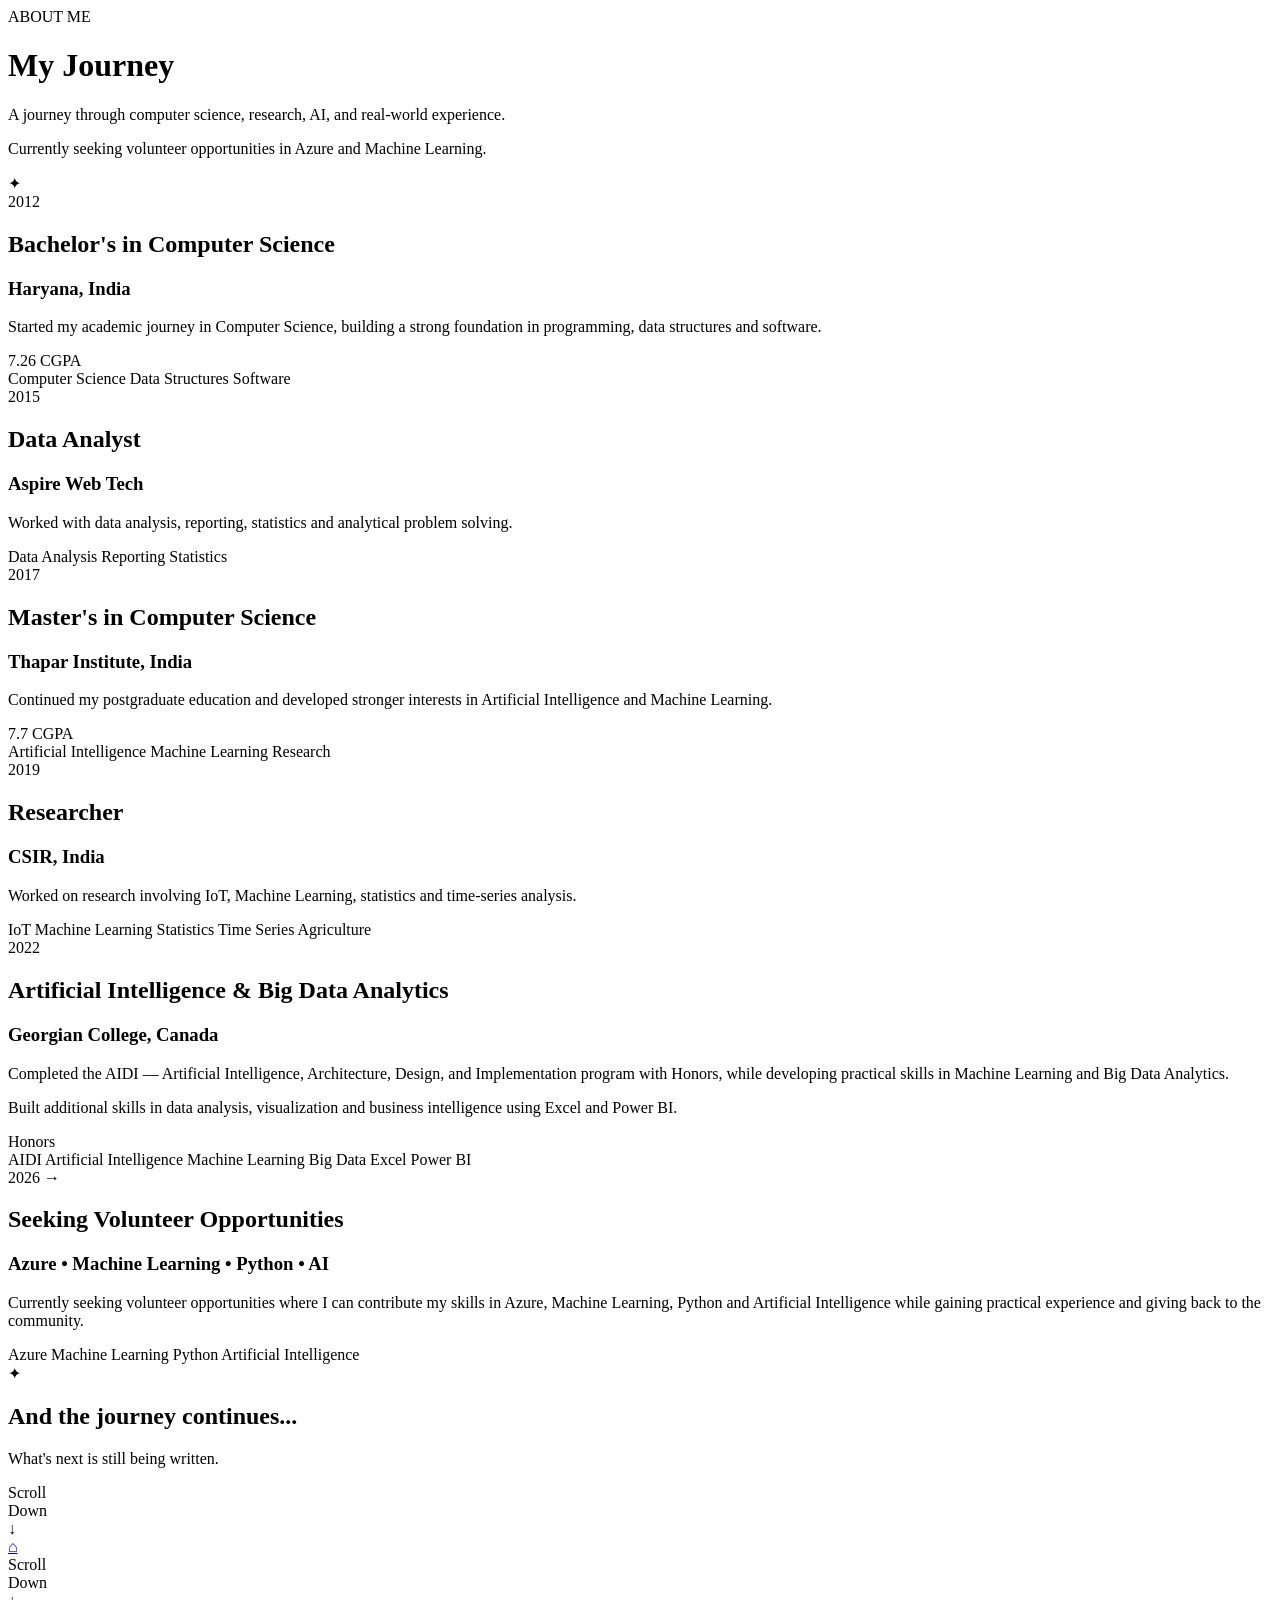
==== about.html @ 44bcb518 "first commit" ====
<!DOCTYPE html>
<html lang="en">

<head>

    <meta charset="UTF-8">

    <meta name="viewport"
          content="width=device-width, initial-scale=1.0">

    <title>About Me | Sukhwinder Singh</title>

  <link rel="stylesheet" href="css/about.css">

</head>


<body>


<!-- =====================================================
     HEADER
===================================================== -->

<header class="about-header">

    <div class="eyebrow">
        ABOUT ME
    </div>

    <h1>
        My Journey
    </h1>

    <p>
        A journey through computer science, research,
        AI, and real-world experience.
    </p>

    <p>
        Currently seeking volunteer opportunities in
        Azure and Machine Learning.
    </p>

</header>



<!-- =====================================================
     TIMELINE
===================================================== -->

<main class="timeline-section">

    <div class="timeline">


        <!-- =================================================
             MOVING MARKER
        ================================================== -->

        <div class="timeline-marker"
             id="timelineMarker">

            <span>✦</span>

        </div>



        <!-- =================================================
             2012
        ================================================== -->

        <article class="timeline-item left">

            <div class="timeline-dot"></div>


            <div class="timeline-card">

                <div class="timeline-year">
                    2012
                </div>


                <h2>
                    Bachelor's in Computer Science
                </h2>


                <h3>
                    Haryana, India
                </h3>


                <p>
                    Started my academic journey in Computer
                    Science, building a strong foundation in
                    programming, data structures and software.
                </p>


                <div class="achievement">

                    <span class="achievement-value">
                        7.26 CGPA
                    </span>

                </div>


                <div class="tags">

                    <span>
                        Computer Science
                    </span>

                    <span>
                        Data Structures
                    </span>

                    <span>
                        Software
                    </span>

                </div>

            </div>

        </article>



        <!-- =================================================
             2015
        ================================================== -->

        <article class="timeline-item right">

            <div class="timeline-dot"></div>


            <div class="timeline-card">

                <div class="timeline-year">
                    2015
                </div>


                <h2>
                    Data Analyst
                </h2>


                <h3>
                    Aspire Web Tech
                </h3>


                <p>
                    Worked with data analysis, reporting,
                    statistics and analytical problem solving.
                </p>


                <div class="tags">

                    <span>
                        Data Analysis
                    </span>

                    <span>
                        Reporting
                    </span>

                    <span>
                        Statistics
                    </span>

                </div>

            </div>

        </article>



        <!-- =================================================
             2017
        ================================================== -->

        <article class="timeline-item left">

            <div class="timeline-dot"></div>


            <div class="timeline-card">

                <div class="timeline-year">
                    2017
                </div>


                <h2>
                    Master's in Computer Science
                </h2>


                <h3>
                    Thapar Institute, India
                </h3>


                <p>
                    Continued my postgraduate education and
                    developed stronger interests in Artificial
                    Intelligence and Machine Learning.
                </p>


                <div class="achievement">

                    <span class="achievement-value">
                        7.7 CGPA
                    </span>

                </div>


                <div class="tags">

                    <span>
                        Artificial Intelligence
                    </span>

                    <span>
                        Machine Learning
                    </span>

                    <span>
                        Research
                    </span>

                </div>

            </div>

        </article>



        <!-- =================================================
             2019
        ================================================== -->

        <article class="timeline-item right">

            <div class="timeline-dot"></div>


            <div class="timeline-card">

                <div class="timeline-year">
                    2019
                </div>


                <h2>
                    Researcher
                </h2>


                <h3>
                    CSIR, India
                </h3>


                <p>
                    Worked on research involving IoT,
                    Machine Learning, statistics and
                    time-series analysis.
                </p>


                <div class="tags">

                    <span>
                        IoT
                    </span>

                    <span>
                        Machine Learning
                    </span>

                    <span>
                        Statistics
                    </span>

                    <span>
                        Time Series
                    </span>

                    <span>
                        Agriculture
                    </span>

                </div>

            </div>

        </article>



        <!-- =================================================
             2022
        ================================================== -->

        <article class="timeline-item left">

            <div class="timeline-dot"></div>


            <div class="timeline-card">

                <div class="timeline-year">
                    2022
                </div>


                <h2>
                    Artificial Intelligence &
                    Big Data Analytics
                </h2>


                <h3>
                    Georgian College, Canada
                </h3>


                <p>
                    Completed the AIDI — Artificial Intelligence,
                    Architecture, Design, and Implementation
                    program with Honors, while developing
                    practical skills in Machine Learning and
                    Big Data Analytics.
                </p>


                <p class="additional-skills">

                    Built additional skills in data analysis,
                    visualization and business intelligence
                    using Excel and Power BI.

                </p>


                <div class="achievement-row">

                    <div class="achievement">

                        <span class="achievement-value">
                            Honors
                        </span>

                    </div>

                </div>


                <div class="tags">

                    <span>
                        AIDI
                    </span>

                    <span>
                        Artificial Intelligence
                    </span>

                    <span>
                        Machine Learning
                    </span>

                    <span>
                        Big Data
                    </span>

                    <span>
                        Excel
                    </span>

                    <span>
                        Power BI
                    </span>

                </div>

            </div>

        </article>



        <!-- =================================================
             2026
        ================================================== -->

        <article class="timeline-item right current">

            <div class="timeline-dot"></div>


            <div class="timeline-card">

                <div class="timeline-year">
                    2026 →
                </div>


                <h2>
                    Seeking Volunteer Opportunities
                </h2>


                <h3>
                    Azure • Machine Learning • Python • AI
                </h3>


                <p>
                    Currently seeking volunteer opportunities
                    where I can contribute my skills in Azure,
                    Machine Learning, Python and Artificial
                    Intelligence while gaining practical
                    experience and giving back to the community.
                </p>


                <div class="tags">

                    <span>
                        Azure
                    </span>

                    <span>
                        Machine Learning
                    </span>

                    <span>
                        Python
                    </span>

                    <span>
                        Artificial Intelligence
                    </span>

                </div>

            </div>

        </article>



        <!-- =================================================
             JOURNEY CONTINUES
        ================================================== -->

        <div class="journey-continues">

            <div class="journey-line"></div>


            <div class="journey-icon">
                ✦
            </div>


            <h2>
                And the journey continues...
            </h2>


            <p>
                What's next is still being written.
            </p>

        </div>


    </div>

</main>



<!-- =====================================================
     SCROLL INDICATOR
===================================================== -->

<div class="scroll-indicator">

    <div class="scroll-title">

        Scroll
        <br>
        Down

    </div>


    <div class="scroll-arrow">
        ↓
    </div>

</div>



<!-- =====================================================
     JAVASCRIPT
===================================================== -->


</body>

</main>


<!-- HOME BUTTON -->


 <a href="index.html" class="bottom-home"
   aria-label="Back to Home">

    <span>⌂</span>

</a>


<!-- SCROLL INDICATOR -->

<div class="scroll-indicator">

    <div class="scroll-title">
        Scroll<br>Down
    </div>

    <div class="scroll-arrow">
        ↓
    </div>

</div>


<script src="js/script.js"></script>

</body>
</html>
</html>
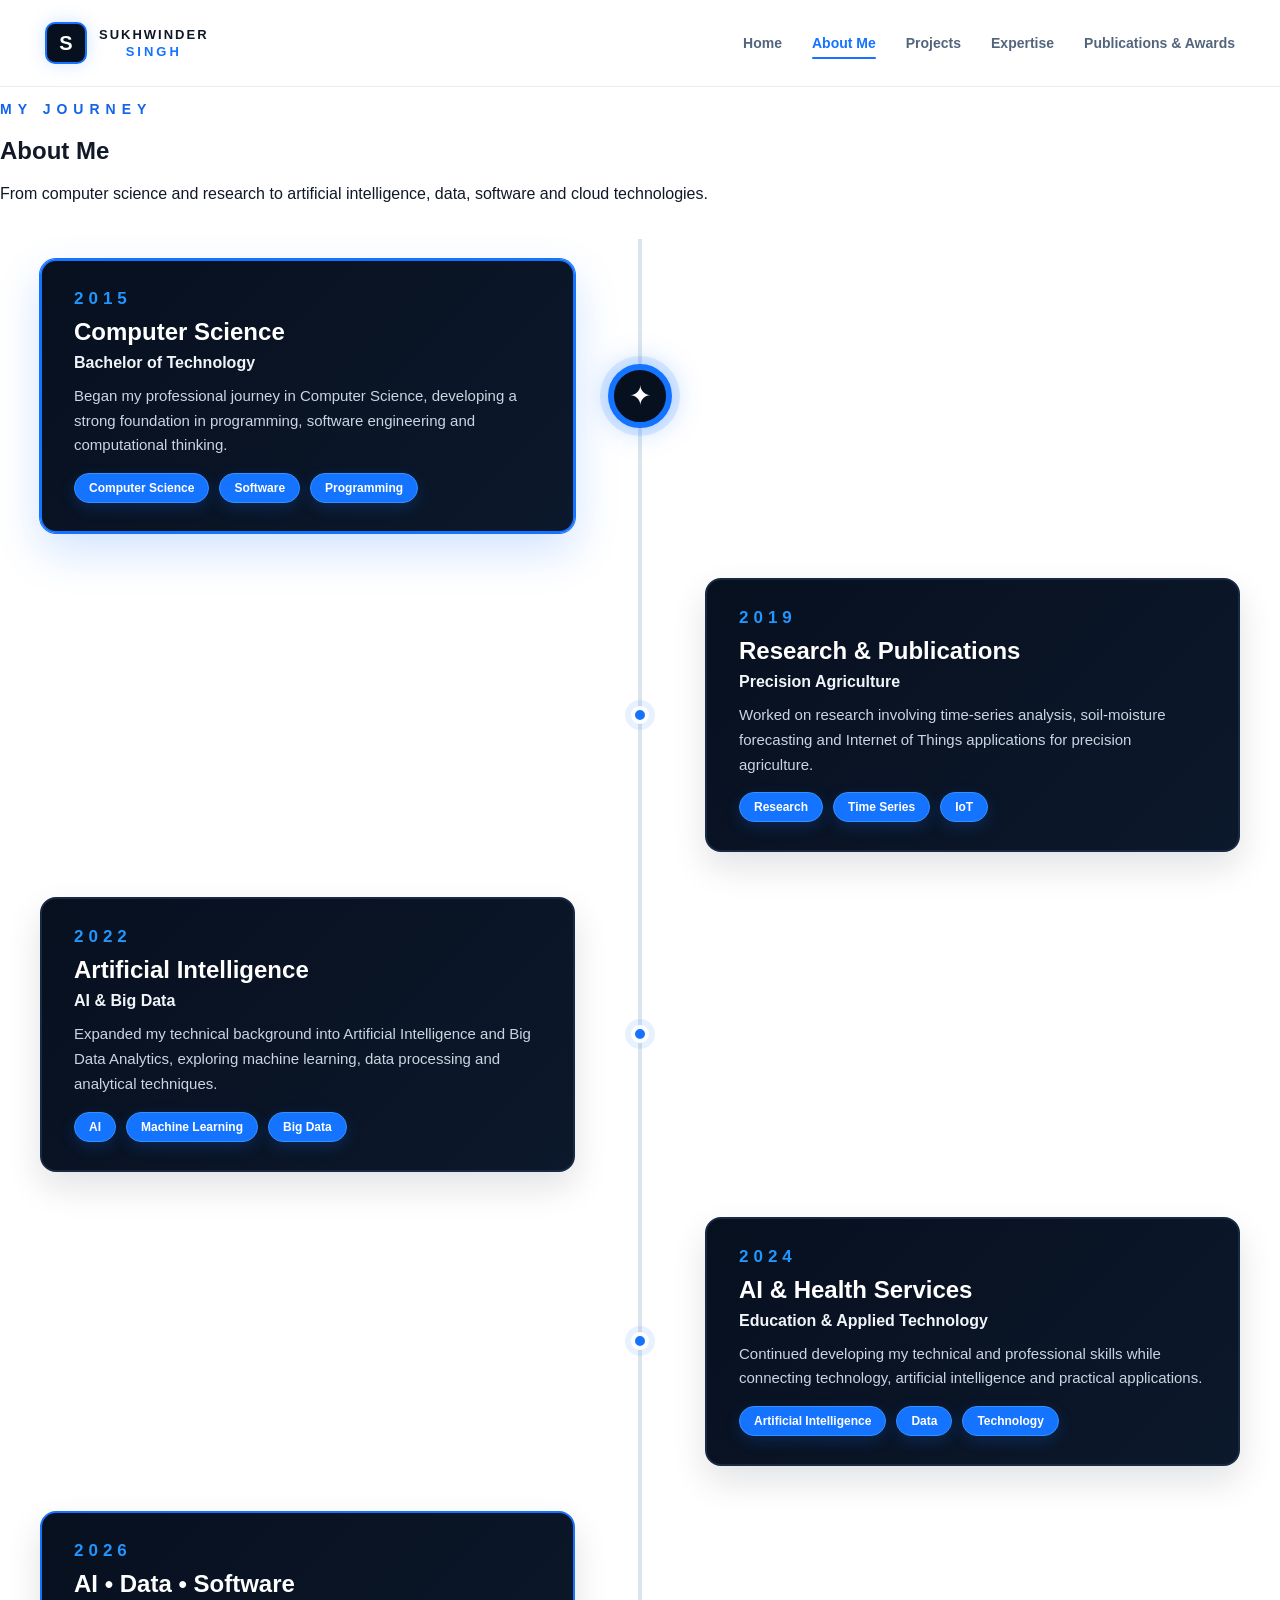
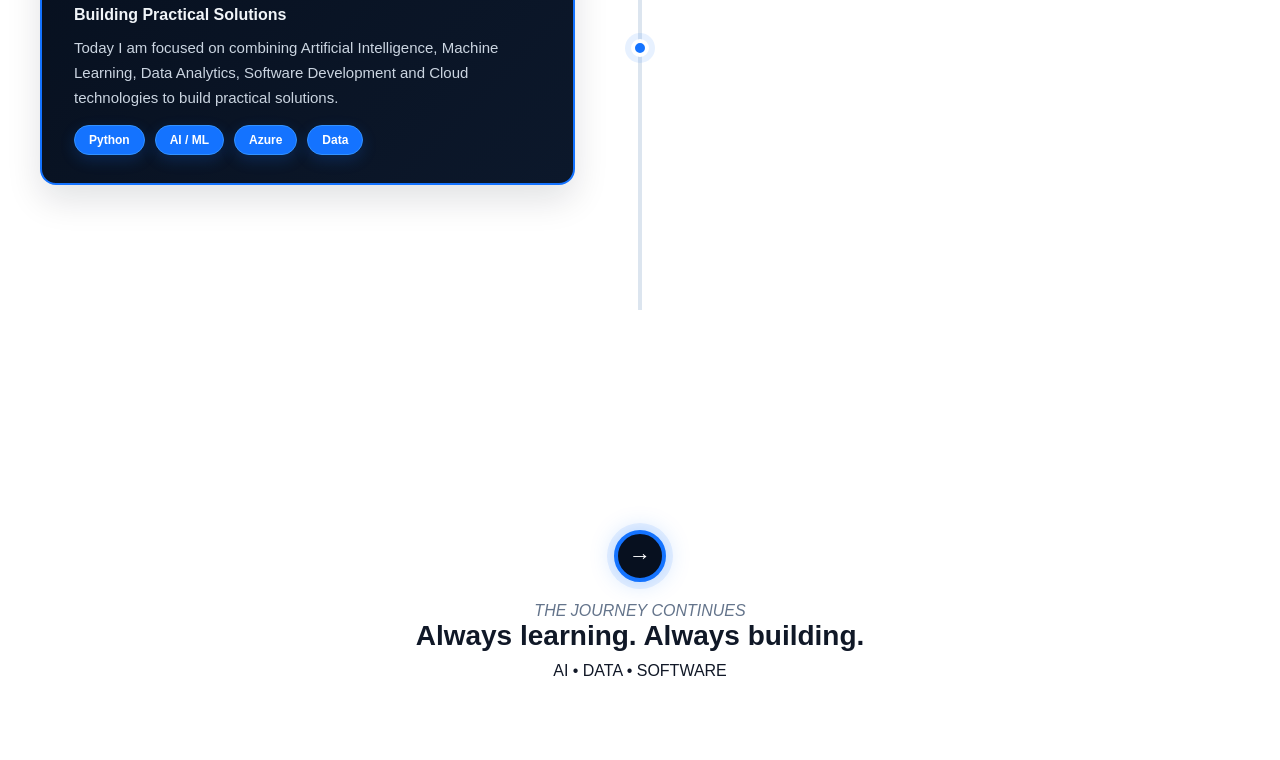
==== commit 1252ca49: "update the home and other" ====
--- a/about.html
+++ b/about.html
@@ -1,566 +1,328 @@
-
-
 <!DOCTYPE html>
 <html lang="en">
-
 <head>
-
     <meta charset="UTF-8">
-
-    <meta name="viewport"
-          content="width=device-width, initial-scale=1.0">
+    <meta name="viewport" content="width=device-width, initial-scale=1.0">
 
     <title>About Me | Sukhwinder Singh</title>
 
-  <link rel="stylesheet" href="css/about.css">
-
+    <link rel="stylesheet" href="css\about.css">
 </head>
 
-
 <body>
 
-
-<!-- =====================================================
-     HEADER
-===================================================== -->
-
-<header class="about-header">
-
-    <div class="eyebrow">
-        ABOUT ME
-    </div>
-
-    <h1>
-        My Journey
-    </h1>
-
-    <p>
-        A journey through computer science, research,
-        AI, and real-world experience.
-    </p>
-
-    <p>
-        Currently seeking volunteer opportunities in
-        Azure and Machine Learning.
-    </p>
-
-</header>
-
-
-
-<!-- =====================================================
-     TIMELINE
-===================================================== -->
-
-<main class="timeline-section">
-
-    <div class="timeline">
-
-
-        <!-- =================================================
-             MOVING MARKER
-        ================================================== -->
-
-        <div class="timeline-marker"
-             id="timelineMarker">
-
-            <span>✦</span>
+    <!-- =========================
+         HEADER
+    ========================== -->
+    <header class="about-header">
+
+        <a href="index.html" class="brand">
+            <div class="brand-mark">S</div>
+
+            <div class="brand-text">
+                <span class="brand-first">SUKHWINDER</span>
+                <span class="brand-last">SINGH</span>
+            </div>
+        </a>
+
+        <!-- Mobile Three-Bar Button -->
+        <button
+            class="menu-toggle"
+            id="menuToggle"
+            aria-label="Open navigation menu"
+            aria-expanded="false"
+            type="button"
+        >
+            <span></span>
+            <span></span>
+            <span></span>
+        </button>
+
+        <!-- Navigation -->
+        <nav class="main-nav" id="mainNav">
+
+            <a href="index.html">Home</a>
+
+            <a href="about.html" class="active-page">
+                About Me
+            </a>
+
+            <a href="projects.html">
+                Projects
+            </a>
+
+            <a href="expertise.html">
+                Expertise
+            </a>
+
+            <a href="publications.html">
+                Publications & Awards
+            </a>
+
+        </nav>
+
+    </header>
+
+
+    <!-- =========================
+         PAGE INTRO
+    ========================== -->
+    <section class="page-intro">
+
+        <div class="intro-line"></div>
+
+        <p class="eyebrow">
+            MY JOURNEY
+        </p>
+
+        <h1>
+            About Me
+        </h1>
+
+        <p class="intro-text">
+            From computer science and research to artificial intelligence,
+            data, software and cloud technologies.
+        </p>
+
+    </section>
+
+
+    <!-- =========================
+         TIMELINE
+    ========================== -->
+    <main class="timeline-section">
+
+        <div class="timeline">
+
+            <!-- MOVING MARKER -->
+            <div class="timeline-marker">
+                <span>✦</span>
+            </div>
+
+
+            <!-- =========================
+                 2015
+            ========================== -->
+            <div class="timeline-item left">
+
+                <div class="timeline-dot"></div>
+
+                <div class="timeline-card">
+
+                    <div class="timeline-year">
+                        2015
+                    </div>
+
+                    <h2>
+                        Computer Science
+                    </h2>
+
+                    <h3>
+                        Bachelor of Technology
+                    </h3>
+
+                    <p>
+                        Began my professional journey in Computer Science,
+                        developing a strong foundation in programming,
+                        software engineering and computational thinking.
+                    </p>
+
+                    <div class="achievement-badges">
+                        <span>Computer Science</span>
+                        <span>Software</span>
+                        <span>Programming</span>
+                    </div>
+
+                </div>
+
+            </div>
+
+
+            <!-- =========================
+                 2019
+            ========================== -->
+            <div class="timeline-item right">
+
+                <div class="timeline-dot"></div>
+
+                <div class="timeline-card">
+
+                    <div class="timeline-year">
+                        2019
+                    </div>
+
+                    <h2>
+                        Research & Publications
+                    </h2>
+
+                    <h3>
+                        Precision Agriculture
+                    </h3>
+
+                    <p>
+                        Worked on research involving time-series analysis,
+                        soil-moisture forecasting and Internet of Things
+                        applications for precision agriculture.
+                    </p>
+
+                    <div class="achievement-badges">
+                        <span>Research</span>
+                        <span>Time Series</span>
+                        <span>IoT</span>
+                    </div>
+
+                </div>
+
+            </div>
+
+
+            <!-- =========================
+                 2022
+            ========================== -->
+            <div class="timeline-item left">
+
+                <div class="timeline-dot"></div>
+
+                <div class="timeline-card">
+
+                    <div class="timeline-year">
+                        2022
+                    </div>
+
+                    <h2>
+                        Artificial Intelligence
+                    </h2>
+
+                    <h3>
+                        AI & Big Data
+                    </h3>
+
+                    <p>
+                        Expanded my technical background into Artificial
+                        Intelligence and Big Data Analytics, exploring
+                        machine learning, data processing and analytical
+                        techniques.
+                    </p>
+
+                    <div class="achievement-badges">
+                        <span>AI</span>
+                        <span>Machine Learning</span>
+                        <span>Big Data</span>
+                    </div>
+
+                </div>
+
+            </div>
+
+
+            <!-- =========================
+                 2024
+            ========================== -->
+            <div class="timeline-item right">
+
+                <div class="timeline-dot"></div>
+
+                <div class="timeline-card">
+
+                    <div class="timeline-year">
+                        2024
+                    </div>
+
+                    <h2>
+                        AI & Health Services
+                    </h2>
+
+                    <h3>
+                        Education & Applied Technology
+                    </h3>
+
+                    <p>
+                        Continued developing my technical and professional
+                        skills while connecting technology, artificial
+                        intelligence and practical applications.
+                    </p>
+
+                    <div class="achievement-badges">
+                        <span>Artificial Intelligence</span>
+                        <span>Data</span>
+                        <span>Technology</span>
+                    </div>
+
+                </div>
+
+            </div>
+
+
+            <!-- =========================
+                 2026
+            ========================== -->
+            <div class="timeline-item left current">
+
+                <div class="timeline-dot"></div>
+
+                <div class="timeline-card">
+
+                    <div class="timeline-year">
+                        2026
+                    </div>
+
+                    <h2>
+                        AI • Data • Software
+                    </h2>
+
+                    <h3>
+                        Building Practical Solutions
+                    </h3>
+
+                    <p>
+                        Today I am focused on combining Artificial
+                        Intelligence, Machine Learning, Data Analytics,
+                        Software Development and Cloud technologies to
+                        build practical solutions.
+                    </p>
+
+                    <div class="achievement-badges">
+                        <span>Python</span>
+                        <span>AI / ML</span>
+                        <span>Azure</span>
+                        <span>Data</span>
+                    </div>
+
+                </div>
+
+            </div>
 
         </div>
 
-
-
-        <!-- =================================================
-             2012
-        ================================================== -->
-
-        <article class="timeline-item left">
-
-            <div class="timeline-dot"></div>
-
-
-            <div class="timeline-card">
-
-                <div class="timeline-year">
-                    2012
-                </div>
-
-
-                <h2>
-                    Bachelor's in Computer Science
-                </h2>
-
-
-                <h3>
-                    Haryana, India
-                </h3>
-
-
-                <p>
-                    Started my academic journey in Computer
-                    Science, building a strong foundation in
-                    programming, data structures and software.
-                </p>
-
-
-                <div class="achievement">
-
-                    <span class="achievement-value">
-                        7.26 CGPA
-                    </span>
-
-                </div>
-
-
-                <div class="tags">
-
-                    <span>
-                        Computer Science
-                    </span>
-
-                    <span>
-                        Data Structures
-                    </span>
-
-                    <span>
-                        Software
-                    </span>
-
-                </div>
-
-            </div>
-
-        </article>
-
-
-
-        <!-- =================================================
-             2015
-        ================================================== -->
-
-        <article class="timeline-item right">
-
-            <div class="timeline-dot"></div>
-
-
-            <div class="timeline-card">
-
-                <div class="timeline-year">
-                    2015
-                </div>
-
-
-                <h2>
-                    Data Analyst
-                </h2>
-
-
-                <h3>
-                    Aspire Web Tech
-                </h3>
-
-
-                <p>
-                    Worked with data analysis, reporting,
-                    statistics and analytical problem solving.
-                </p>
-
-
-                <div class="tags">
-
-                    <span>
-                        Data Analysis
-                    </span>
-
-                    <span>
-                        Reporting
-                    </span>
-
-                    <span>
-                        Statistics
-                    </span>
-
-                </div>
-
-            </div>
-
-        </article>
-
-
-
-        <!-- =================================================
-             2017
-        ================================================== -->
-
-        <article class="timeline-item left">
-
-            <div class="timeline-dot"></div>
-
-
-            <div class="timeline-card">
-
-                <div class="timeline-year">
-                    2017
-                </div>
-
-
-                <h2>
-                    Master's in Computer Science
-                </h2>
-
-
-                <h3>
-                    Thapar Institute, India
-                </h3>
-
-
-                <p>
-                    Continued my postgraduate education and
-                    developed stronger interests in Artificial
-                    Intelligence and Machine Learning.
-                </p>
-
-
-                <div class="achievement">
-
-                    <span class="achievement-value">
-                        7.7 CGPA
-                    </span>
-
-                </div>
-
-
-                <div class="tags">
-
-                    <span>
-                        Artificial Intelligence
-                    </span>
-
-                    <span>
-                        Machine Learning
-                    </span>
-
-                    <span>
-                        Research
-                    </span>
-
-                </div>
-
-            </div>
-
-        </article>
-
-
-
-        <!-- =================================================
-             2019
-        ================================================== -->
-
-        <article class="timeline-item right">
-
-            <div class="timeline-dot"></div>
-
-
-            <div class="timeline-card">
-
-                <div class="timeline-year">
-                    2019
-                </div>
-
-
-                <h2>
-                    Researcher
-                </h2>
-
-
-                <h3>
-                    CSIR, India
-                </h3>
-
-
-                <p>
-                    Worked on research involving IoT,
-                    Machine Learning, statistics and
-                    time-series analysis.
-                </p>
-
-
-                <div class="tags">
-
-                    <span>
-                        IoT
-                    </span>
-
-                    <span>
-                        Machine Learning
-                    </span>
-
-                    <span>
-                        Statistics
-                    </span>
-
-                    <span>
-                        Time Series
-                    </span>
-
-                    <span>
-                        Agriculture
-                    </span>
-
-                </div>
-
-            </div>
-
-        </article>
-
-
-
-        <!-- =================================================
-             2022
-        ================================================== -->
-
-        <article class="timeline-item left">
-
-            <div class="timeline-dot"></div>
-
-
-            <div class="timeline-card">
-
-                <div class="timeline-year">
-                    2022
-                </div>
-
-
-                <h2>
-                    Artificial Intelligence &
-                    Big Data Analytics
-                </h2>
-
-
-                <h3>
-                    Georgian College, Canada
-                </h3>
-
-
-                <p>
-                    Completed the AIDI — Artificial Intelligence,
-                    Architecture, Design, and Implementation
-                    program with Honors, while developing
-                    practical skills in Machine Learning and
-                    Big Data Analytics.
-                </p>
-
-
-                <p class="additional-skills">
-
-                    Built additional skills in data analysis,
-                    visualization and business intelligence
-                    using Excel and Power BI.
-
-                </p>
-
-
-                <div class="achievement-row">
-
-                    <div class="achievement">
-
-                        <span class="achievement-value">
-                            Honors
-                        </span>
-
-                    </div>
-
-                </div>
-
-
-                <div class="tags">
-
-                    <span>
-                        AIDI
-                    </span>
-
-                    <span>
-                        Artificial Intelligence
-                    </span>
-
-                    <span>
-                        Machine Learning
-                    </span>
-
-                    <span>
-                        Big Data
-                    </span>
-
-                    <span>
-                        Excel
-                    </span>
-
-                    <span>
-                        Power BI
-                    </span>
-
-                </div>
-
-            </div>
-
-        </article>
-
-
-
-        <!-- =================================================
-             2026
-        ================================================== -->
-
-        <article class="timeline-item right current">
-
-            <div class="timeline-dot"></div>
-
-
-            <div class="timeline-card">
-
-                <div class="timeline-year">
-                    2026 →
-                </div>
-
-
-                <h2>
-                    Seeking Volunteer Opportunities
-                </h2>
-
-
-                <h3>
-                    Azure • Machine Learning • Python • AI
-                </h3>
-
-
-                <p>
-                    Currently seeking volunteer opportunities
-                    where I can contribute my skills in Azure,
-                    Machine Learning, Python and Artificial
-                    Intelligence while gaining practical
-                    experience and giving back to the community.
-                </p>
-
-
-                <div class="tags">
-
-                    <span>
-                        Azure
-                    </span>
-
-                    <span>
-                        Machine Learning
-                    </span>
-
-                    <span>
-                        Python
-                    </span>
-
-                    <span>
-                        Artificial Intelligence
-                    </span>
-
-                </div>
-
-            </div>
-
-        </article>
-
-
-
-        <!-- =================================================
-             JOURNEY CONTINUES
-        ================================================== -->
-
-        <div class="journey-continues">
-
-            <div class="journey-line"></div>
-
-
-            <div class="journey-icon">
-                ✦
-            </div>
-
-
-            <h2>
-                And the journey continues...
-            </h2>
-
-
-            <p>
-                What's next is still being written.
-            </p>
-
+    </main>
+
+
+    <!-- =========================
+         JOURNEY CONTINUES
+    ========================== -->
+    <section class="journey-continues">
+
+        <div class="journey-icon">
+            →
         </div>
 
-
-    </div>
-
-</main>
-
-
-
-<!-- =====================================================
-     SCROLL INDICATOR
-===================================================== -->
-
-<div class="scroll-indicator">
-
-    <div class="scroll-title">
-
-        Scroll
-        <br>
-        Down
-
-    </div>
-
-
-    <div class="scroll-arrow">
-        ↓
-    </div>
-
-</div>
-
-
-
-<!-- =====================================================
-     JAVASCRIPT
-===================================================== -->
-
+        <p>
+            THE JOURNEY CONTINUES
+        </p>
+
+        <h2>
+            Always learning. Always building.
+        </h2>
+
+        <span>
+            AI • DATA • SOFTWARE
+        </span>
+
+    </section>
+
+
+    <!-- JavaScript -->
+    <script src="js\about.js" defer></script>
 
 </body>
-
-</main>
-
-
-<!-- HOME BUTTON -->
-
-
- <a href="index.html" class="bottom-home"
-   aria-label="Back to Home">
-
-    <span>⌂</span>
-
-</a>
-
-
-<!-- SCROLL INDICATOR -->
-
-<div class="scroll-indicator">
-
-    <div class="scroll-title">
-        Scroll<br>Down
-    </div>
-
-    <div class="scroll-arrow">
-        ↓
-    </div>
-
-</div>
-
-
-<script src="js/script.js"></script>
-
-</body>
-</html>
 </html>
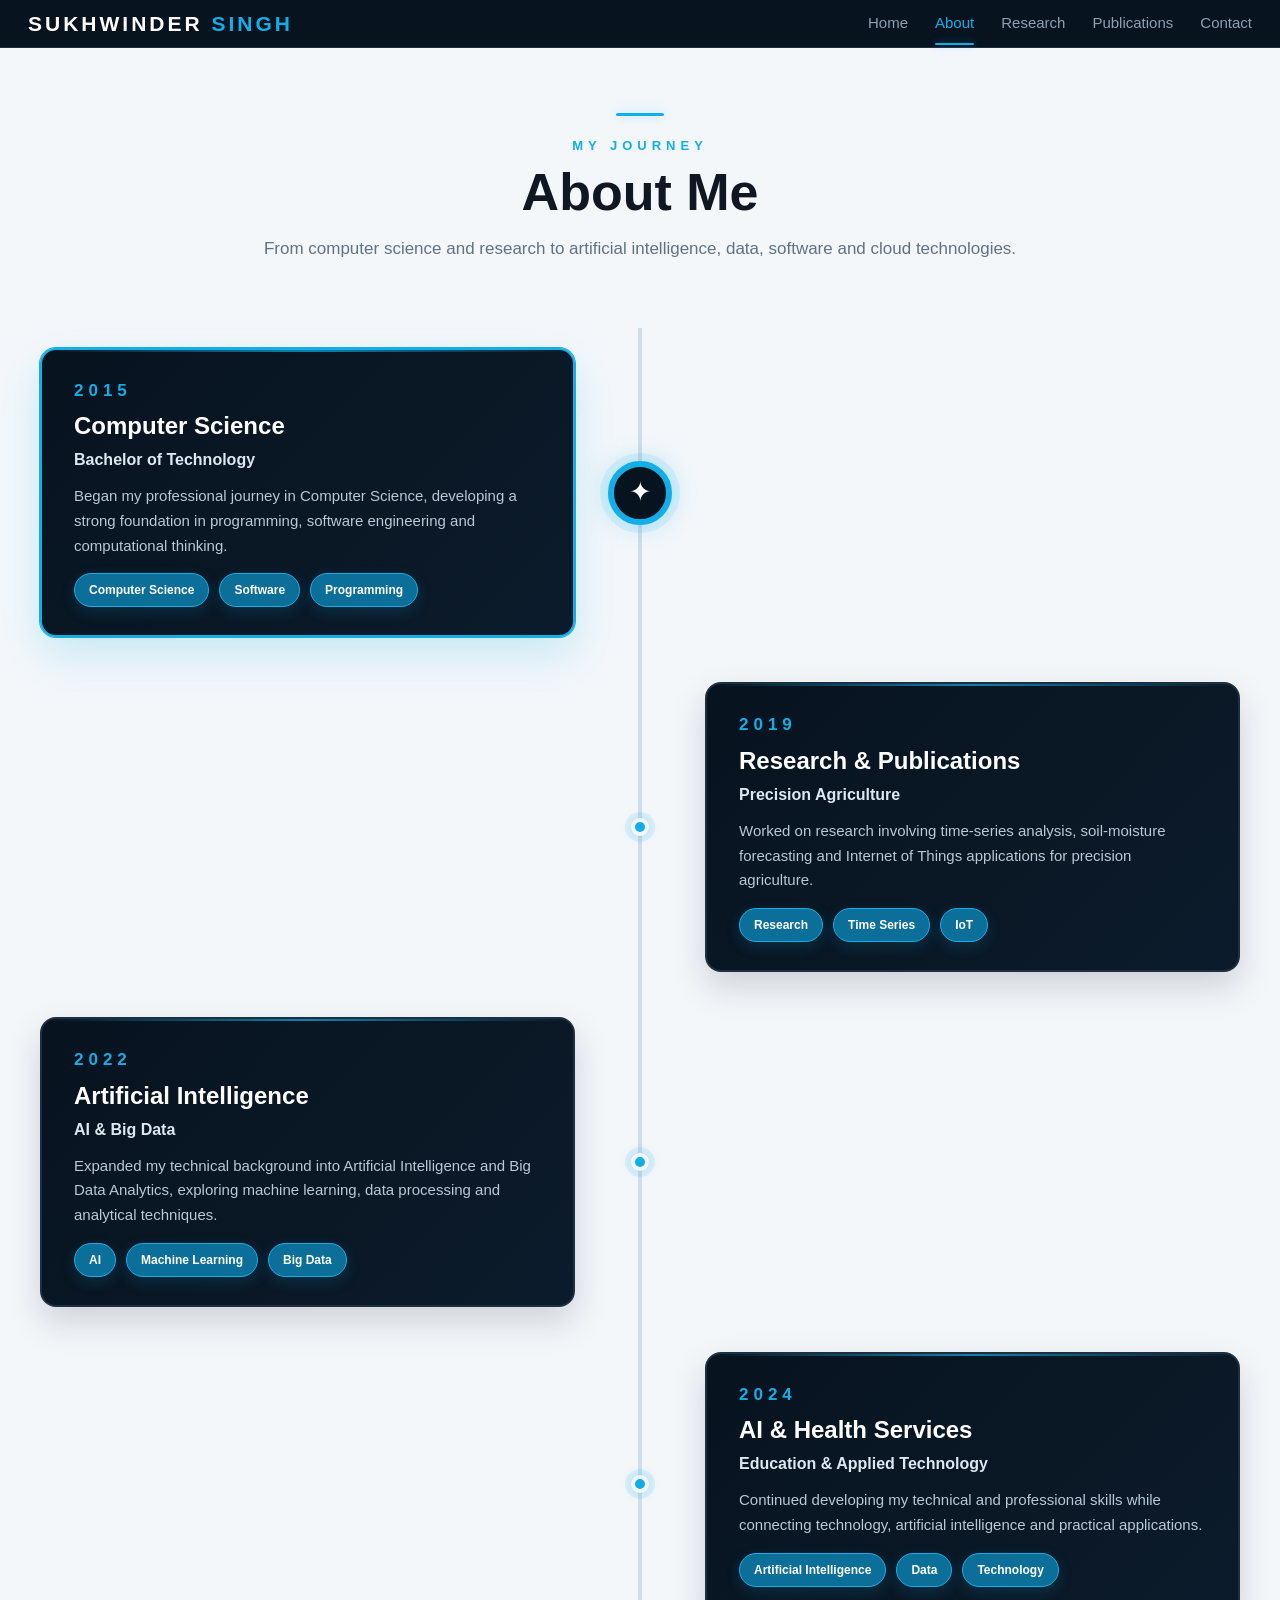
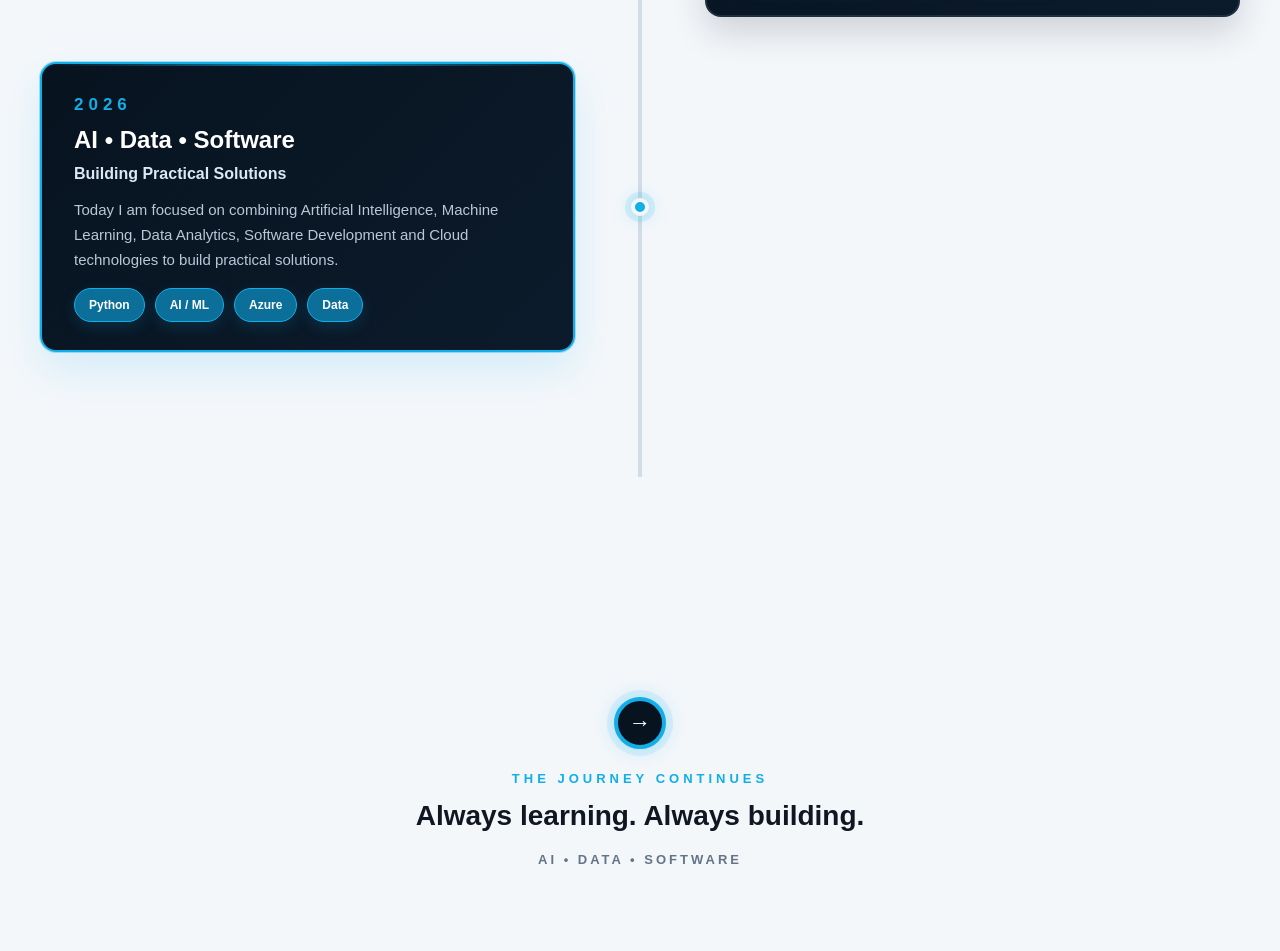
==== commit b3cffb23: "change colors and layout resolutions" ====
--- a/about.html
+++ b/about.html
@@ -4,7 +4,7 @@
     <meta charset="UTF-8">
     <meta name="viewport" content="width=device-width, initial-scale=1.0">
 
-    <title>About Me | Sukhwinder Singh</title>
+    <title>About Me | Sukhwinder Singh</title>	
 
     <link rel="stylesheet" href="css\about.css">
 </head>
@@ -14,17 +14,48 @@
     <!-- =========================
          HEADER
     ========================== -->
-    <header class="about-header">
-
-        <a href="index.html" class="brand">
-            <div class="brand-mark">S</div>
-
-            <div class="brand-text">
-                <span class="brand-first">SUKHWINDER</span>
-                <span class="brand-last">SINGH</span>
-            </div>
+<header class="site-header">
+
+    <div class="container nav-container">
+
+        <a href="index.html" class="logo">
+            SUKHWINDER <span>SINGH</span>
         </a>
 
+
+
+
+    <!-- MOBILE MENU -->
+
+    <button
+        class="menu-toggle"
+        id="menuToggle"
+        aria-label="Toggle navigation">
+
+        <span></span>
+        <span></span>
+        <span></span>
+
+    </button>
+
+
+
+
+    <!-- Navigation -->
+        <nav class="navigation">  
+			<a href="index.html" >Home</a>
+            <a href="about.html" class="active"> About</a>
+            <a href="research.html">Research</a>
+            <a href="publications.html">Publications</a>
+            <a href="contact.html">Contact</a>
+        </nav>
+
+    </div>
+
+</header>
+
+
+	
         <!-- Mobile Three-Bar Button -->
         <button
             class="menu-toggle"
@@ -38,30 +69,8 @@
             <span></span>
         </button>
 
-        <!-- Navigation -->
-        <nav class="main-nav" id="mainNav">
-
-            <a href="index.html">Home</a>
-
-            <a href="about.html" class="active-page">
-                About Me
-            </a>
-
-            <a href="projects.html">
-                Projects
-            </a>
-
-            <a href="expertise.html">
-                Expertise
-            </a>
-
-            <a href="publications.html">
-                Publications & Awards
-            </a>
-
-        </nav>
-
-    </header>
+
+
 
 
     <!-- =========================
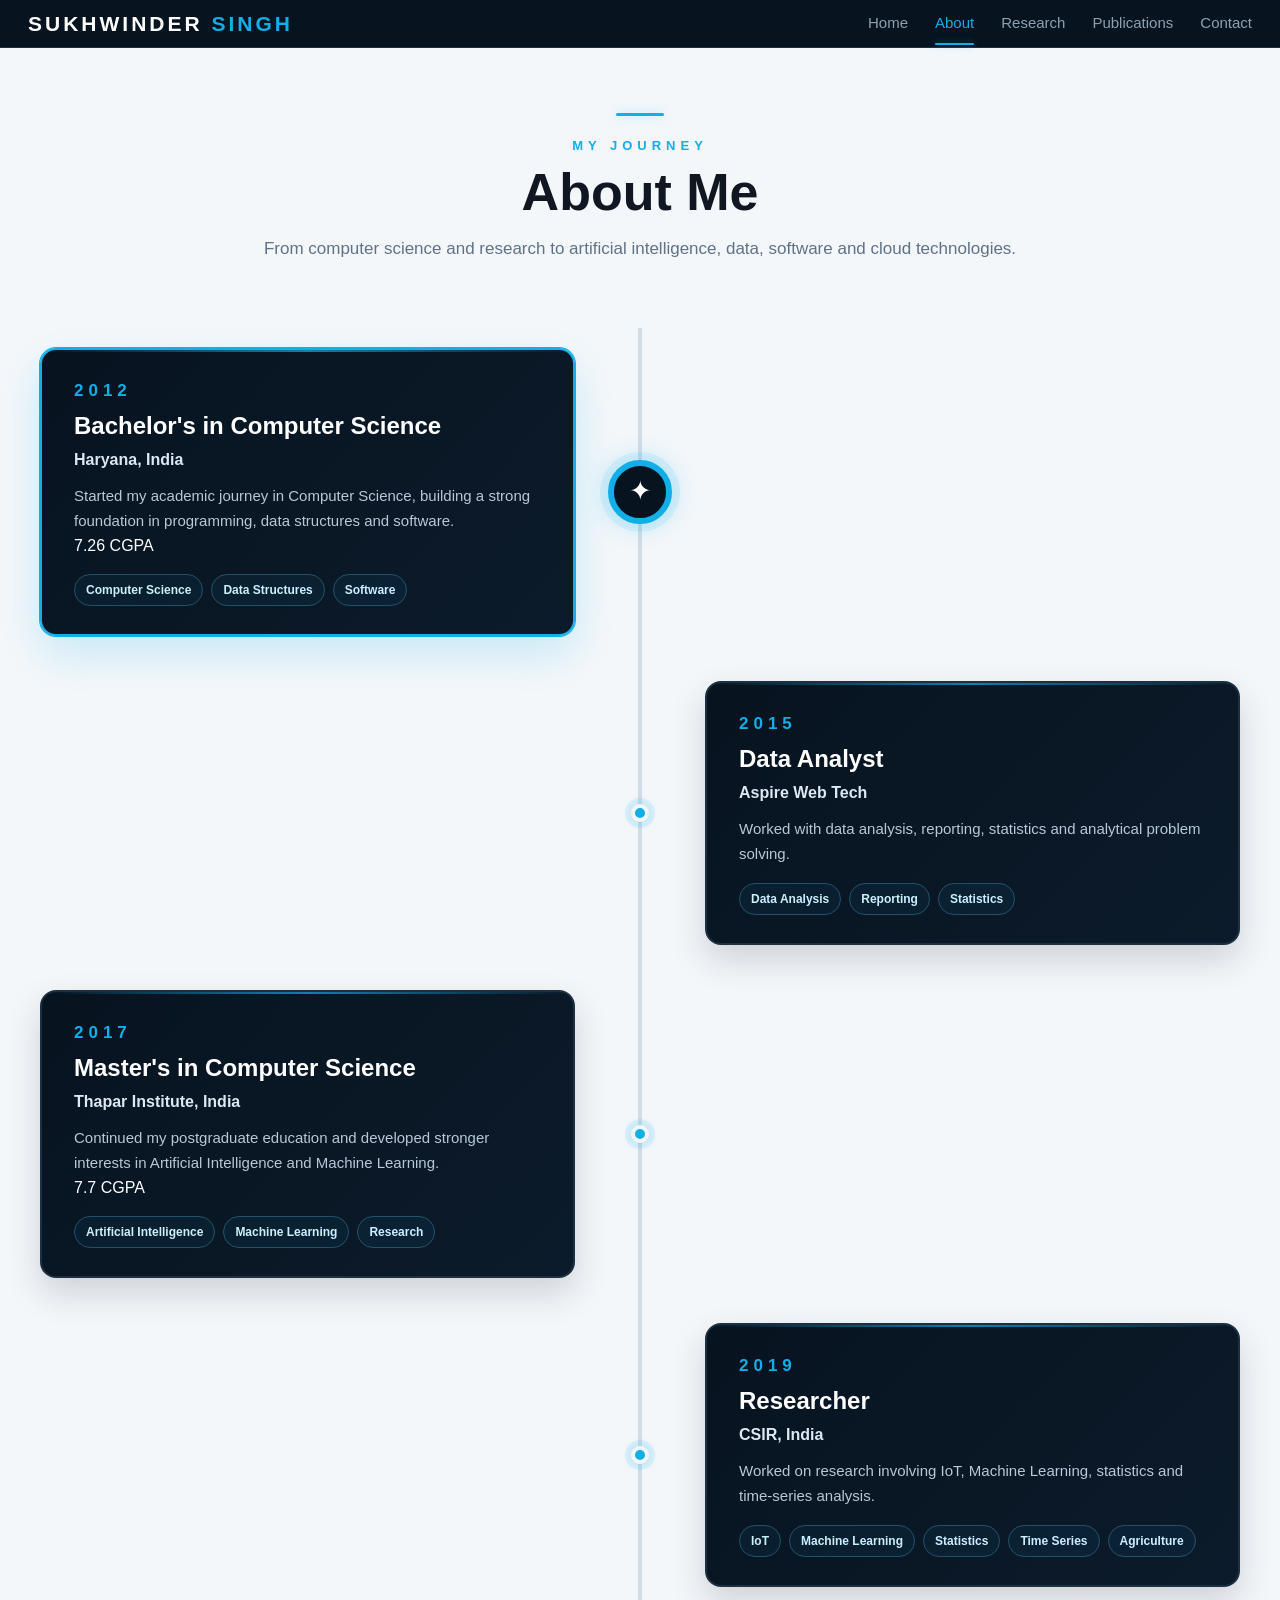
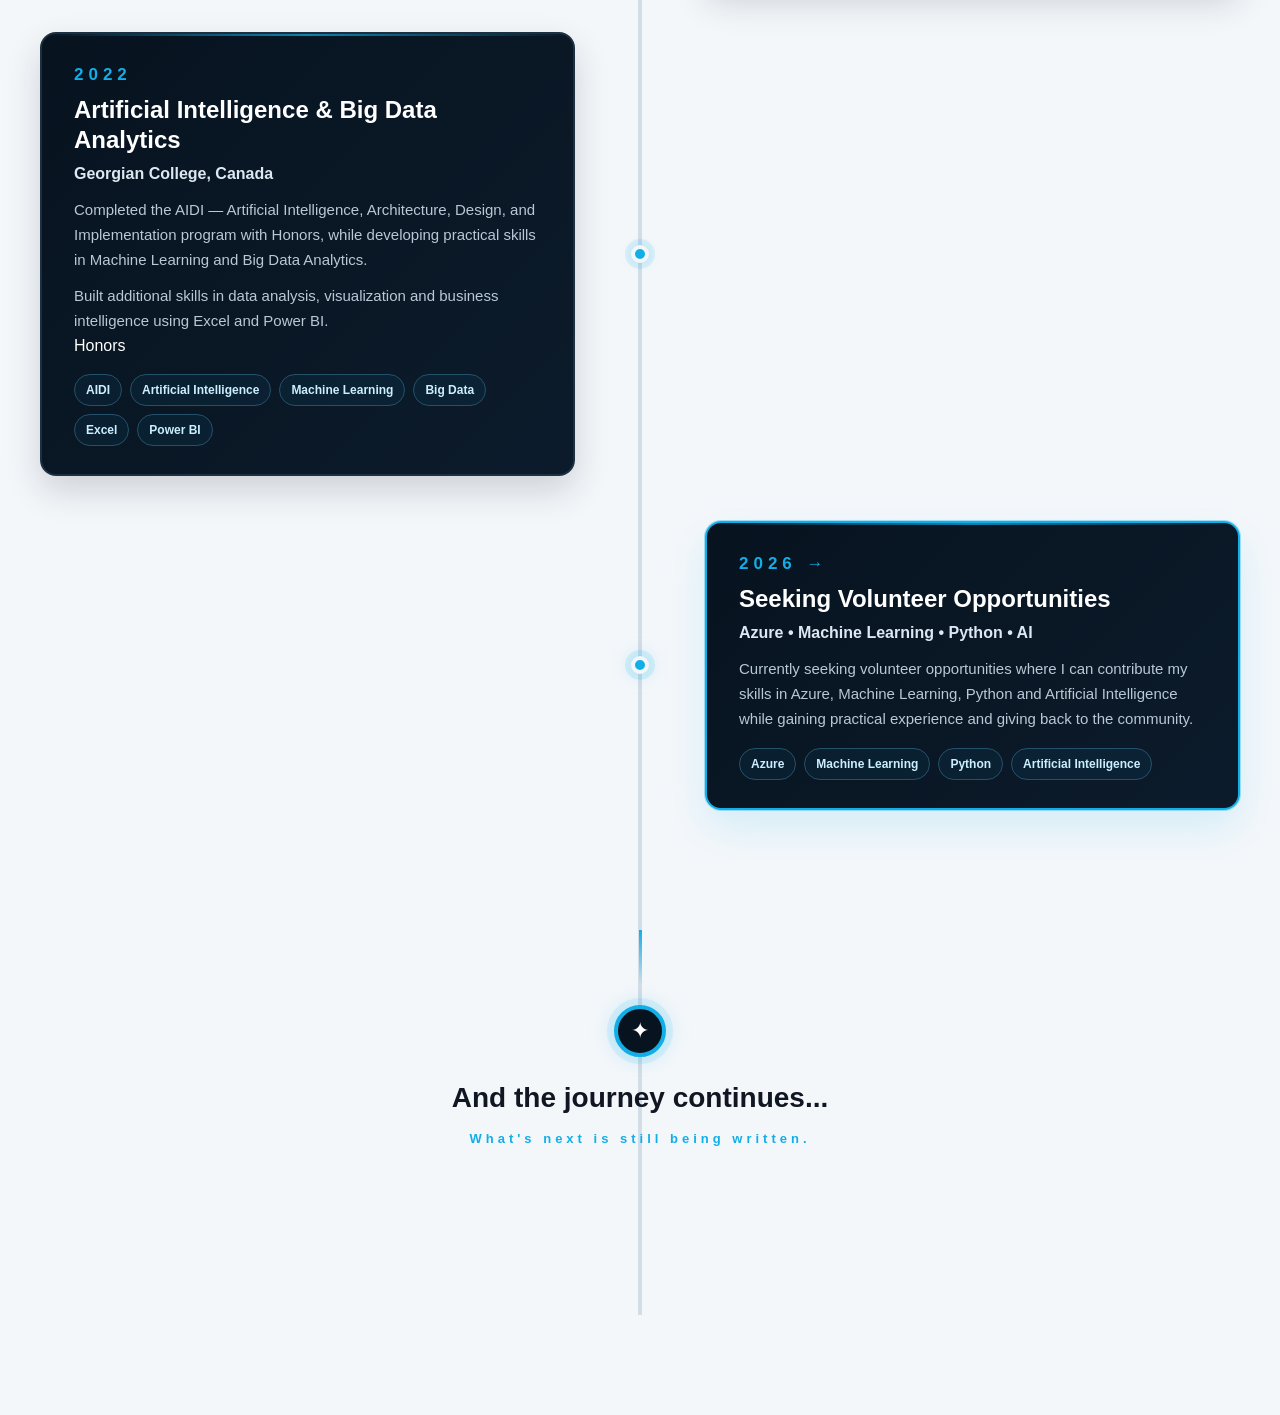
==== commit fe33fc5e: "about change" ====
--- a/about.html
+++ b/about.html
@@ -95,242 +95,461 @@
 
     </section>
 
-
-    <!-- =========================
-         TIMELINE
-    ========================== -->
-    <main class="timeline-section">
-
-        <div class="timeline">
-
-            <!-- MOVING MARKER -->
-            <div class="timeline-marker">
-                <span>✦</span>
-            </div>
-
-
-            <!-- =========================
-                 2015
-            ========================== -->
-            <div class="timeline-item left">
-
-                <div class="timeline-dot"></div>
-
-                <div class="timeline-card">
-
-                    <div class="timeline-year">
-                        2015
+<!-- =====================================================
+     TIMELINE
+===================================================== -->
+
+<main class="timeline-section">
+
+    <div class="timeline">
+
+
+        <!-- =================================================
+             MOVING MARKER
+        ================================================== -->
+
+        <div class="timeline-marker"
+             id="timelineMarker">
+
+            <span>✦</span>
+
+        </div>
+
+
+
+        <!-- =================================================
+             2012
+        ================================================== -->
+
+        <article class="timeline-item left">
+
+            <div class="timeline-dot"></div>
+
+
+            <div class="timeline-card">
+
+                <div class="timeline-year">
+                    2012
+                </div>
+
+
+                <h2>
+                    Bachelor's in Computer Science
+                </h2>
+
+
+                <h3>
+                    Haryana, India
+                </h3>
+
+
+                <p>
+                    Started my academic journey in Computer
+                    Science, building a strong foundation in
+                    programming, data structures and software.
+                </p>
+
+
+                <div class="achievement">
+
+                    <span class="achievement-value">
+                        7.26 CGPA
+                    </span>
+
+                </div>
+
+
+                <div class="tags">
+
+                    <span>
+                        Computer Science
+                    </span>
+
+                    <span>
+                        Data Structures
+                    </span>
+
+                    <span>
+                        Software
+                    </span>
+
+                </div>
+
+            </div>
+
+        </article>
+
+
+
+        <!-- =================================================
+             2015
+        ================================================== -->
+
+        <article class="timeline-item right">
+
+            <div class="timeline-dot"></div>
+
+
+            <div class="timeline-card">
+
+                <div class="timeline-year">
+                    2015
+                </div>
+
+
+                <h2>
+                    Data Analyst
+                </h2>
+
+
+                <h3>
+                    Aspire Web Tech
+                </h3>
+
+
+                <p>
+                    Worked with data analysis, reporting,
+                    statistics and analytical problem solving.
+                </p>
+
+
+                <div class="tags">
+
+                    <span>
+                        Data Analysis
+                    </span>
+
+                    <span>
+                        Reporting
+                    </span>
+
+                    <span>
+                        Statistics
+                    </span>
+
+                </div>
+
+            </div>
+
+        </article>
+
+
+
+        <!-- =================================================
+             2017
+        ================================================== -->
+
+        <article class="timeline-item left">
+
+            <div class="timeline-dot"></div>
+
+
+            <div class="timeline-card">
+
+                <div class="timeline-year">
+                    2017
+                </div>
+
+
+                <h2>
+                    Master's in Computer Science
+                </h2>
+
+
+                <h3>
+                    Thapar Institute, India
+                </h3>
+
+
+                <p>
+                    Continued my postgraduate education and
+                    developed stronger interests in Artificial
+                    Intelligence and Machine Learning.
+                </p>
+
+
+                <div class="achievement">
+
+                    <span class="achievement-value">
+                        7.7 CGPA
+                    </span>
+
+                </div>
+
+
+                <div class="tags">
+
+                    <span>
+                        Artificial Intelligence
+                    </span>
+
+                    <span>
+                        Machine Learning
+                    </span>
+
+                    <span>
+                        Research
+                    </span>
+
+                </div>
+
+            </div>
+
+        </article>
+
+
+
+        <!-- =================================================
+             2019
+        ================================================== -->
+
+        <article class="timeline-item right">
+
+            <div class="timeline-dot"></div>
+
+
+            <div class="timeline-card">
+
+                <div class="timeline-year">
+                    2019
+                </div>
+
+
+                <h2>
+                    Researcher
+                </h2>
+
+
+                <h3>
+                    CSIR, India
+                </h3>
+
+
+                <p>
+                    Worked on research involving IoT,
+                    Machine Learning, statistics and
+                    time-series analysis.
+                </p>
+
+
+                <div class="tags">
+
+                    <span>
+                        IoT
+                    </span>
+
+                    <span>
+                        Machine Learning
+                    </span>
+
+                    <span>
+                        Statistics
+                    </span>
+
+                    <span>
+                        Time Series
+                    </span>
+
+                    <span>
+                        Agriculture
+                    </span>
+
+                </div>
+
+            </div>
+
+        </article>
+
+
+
+        <!-- =================================================
+             2022
+        ================================================== -->
+
+        <article class="timeline-item left">
+
+            <div class="timeline-dot"></div>
+
+
+            <div class="timeline-card">
+
+                <div class="timeline-year">
+                    2022
+                </div>
+
+
+                <h2>
+                    Artificial Intelligence &
+                    Big Data Analytics
+                </h2>
+
+
+                <h3>
+                    Georgian College, Canada
+                </h3>
+
+
+                <p>
+                    Completed the AIDI — Artificial Intelligence,
+                    Architecture, Design, and Implementation
+                    program with Honors, while developing
+                    practical skills in Machine Learning and
+                    Big Data Analytics.
+                </p>
+
+
+                <p class="additional-skills">
+
+                    Built additional skills in data analysis,
+                    visualization and business intelligence
+                    using Excel and Power BI.
+
+                </p>
+
+
+                <div class="achievement-row">
+
+                    <div class="achievement">
+
+                        <span class="achievement-value">
+                            Honors
+                        </span>
+
                     </div>
 
-                    <h2>
-                        Computer Science
-                    </h2>
-
-                    <h3>
-                        Bachelor of Technology
-                    </h3>
-
-                    <p>
-                        Began my professional journey in Computer Science,
-                        developing a strong foundation in programming,
-                        software engineering and computational thinking.
-                    </p>
-
-                    <div class="achievement-badges">
-                        <span>Computer Science</span>
-                        <span>Software</span>
-                        <span>Programming</span>
-                    </div>
-
-                </div>
-
-            </div>
-
-
-            <!-- =========================
-                 2019
-            ========================== -->
-            <div class="timeline-item right">
-
-                <div class="timeline-dot"></div>
-
-                <div class="timeline-card">
-
-                    <div class="timeline-year">
-                        2019
-                    </div>
-
-                    <h2>
-                        Research & Publications
-                    </h2>
-
-                    <h3>
-                        Precision Agriculture
-                    </h3>
-
-                    <p>
-                        Worked on research involving time-series analysis,
-                        soil-moisture forecasting and Internet of Things
-                        applications for precision agriculture.
-                    </p>
-
-                    <div class="achievement-badges">
-                        <span>Research</span>
-                        <span>Time Series</span>
-                        <span>IoT</span>
-                    </div>
-
-                </div>
-
-            </div>
-
-
-            <!-- =========================
-                 2022
-            ========================== -->
-            <div class="timeline-item left">
-
-                <div class="timeline-dot"></div>
-
-                <div class="timeline-card">
-
-                    <div class="timeline-year">
-                        2022
-                    </div>
-
-                    <h2>
+                </div>
+
+
+                <div class="tags">
+
+                    <span>
+                        AIDI
+                    </span>
+
+                    <span>
                         Artificial Intelligence
-                    </h2>
-
-                    <h3>
-                        AI & Big Data
-                    </h3>
-
-                    <p>
-                        Expanded my technical background into Artificial
-                        Intelligence and Big Data Analytics, exploring
-                        machine learning, data processing and analytical
-                        techniques.
-                    </p>
-
-                    <div class="achievement-badges">
-                        <span>AI</span>
-                        <span>Machine Learning</span>
-                        <span>Big Data</span>
-                    </div>
-
-                </div>
-
-            </div>
-
-
-            <!-- =========================
-                 2024
-            ========================== -->
-            <div class="timeline-item right">
-
-                <div class="timeline-dot"></div>
-
-                <div class="timeline-card">
-
-                    <div class="timeline-year">
-                        2024
-                    </div>
-
-                    <h2>
-                        AI & Health Services
-                    </h2>
-
-                    <h3>
-                        Education & Applied Technology
-                    </h3>
-
-                    <p>
-                        Continued developing my technical and professional
-                        skills while connecting technology, artificial
-                        intelligence and practical applications.
-                    </p>
-
-                    <div class="achievement-badges">
-                        <span>Artificial Intelligence</span>
-                        <span>Data</span>
-                        <span>Technology</span>
-                    </div>
-
-                </div>
-
-            </div>
-
-
-            <!-- =========================
-                 2026
-            ========================== -->
-            <div class="timeline-item left current">
-
-                <div class="timeline-dot"></div>
-
-                <div class="timeline-card">
-
-                    <div class="timeline-year">
-                        2026
-                    </div>
-
-                    <h2>
-                        AI • Data • Software
-                    </h2>
-
-                    <h3>
-                        Building Practical Solutions
-                    </h3>
-
-                    <p>
-                        Today I am focused on combining Artificial
-                        Intelligence, Machine Learning, Data Analytics,
-                        Software Development and Cloud technologies to
-                        build practical solutions.
-                    </p>
-
-                    <div class="achievement-badges">
-                        <span>Python</span>
-                        <span>AI / ML</span>
-                        <span>Azure</span>
-                        <span>Data</span>
-                    </div>
-
-                </div>
-
-            </div>
+                    </span>
+
+                    <span>
+                        Machine Learning
+                    </span>
+
+                    <span>
+                        Big Data
+                    </span>
+
+                    <span>
+                        Excel
+                    </span>
+
+                    <span>
+                        Power BI
+                    </span>
+
+                </div>
+
+            </div>
+
+        </article>
+
+
+
+        <!-- =================================================
+             2026
+        ================================================== -->
+
+        <article class="timeline-item right current">
+
+            <div class="timeline-dot"></div>
+
+
+            <div class="timeline-card">
+
+                <div class="timeline-year">
+                    2026 →
+                </div>
+
+
+                <h2>
+                    Seeking Volunteer Opportunities
+                </h2>
+
+
+                <h3>
+                    Azure • Machine Learning • Python • AI
+                </h3>
+
+
+                <p>
+                    Currently seeking volunteer opportunities
+                    where I can contribute my skills in Azure,
+                    Machine Learning, Python and Artificial
+                    Intelligence while gaining practical
+                    experience and giving back to the community.
+                </p>
+
+
+                <div class="tags">
+
+                    <span>
+                        Azure
+                    </span>
+
+                    <span>
+                        Machine Learning
+                    </span>
+
+                    <span>
+                        Python
+                    </span>
+
+                    <span>
+                        Artificial Intelligence
+                    </span>
+
+                </div>
+
+            </div>
+
+        </article>
+
+
+
+        <!-- =================================================
+             JOURNEY CONTINUES
+        ================================================== -->
+
+        <div class="journey-continues">
+
+            <div class="journey-line"></div>
+
+
+            <div class="journey-icon">
+                ✦
+            </div>
+
+
+            <h2>
+                And the journey continues...
+            </h2>
+
+
+            <p>
+                What's next is still being written.
+            </p>
 
         </div>
 
-    </main>
-
-
-    <!-- =========================
-         JOURNEY CONTINUES
-    ========================== -->
-    <section class="journey-continues">
-
-        <div class="journey-icon">
-            →
-        </div>
-
-        <p>
-            THE JOURNEY CONTINUES
-        </p>
-
-        <h2>
-            Always learning. Always building.
-        </h2>
-
-        <span>
-            AI • DATA • SOFTWARE
-        </span>
-
-    </section>
-
-
-    <!-- JavaScript -->
+
+    </div>
+
+</main>
+
+
+
+
+
+  <!-- JavaScript -->
     <script src="js\about.js" defer></script>
 
 </body>
